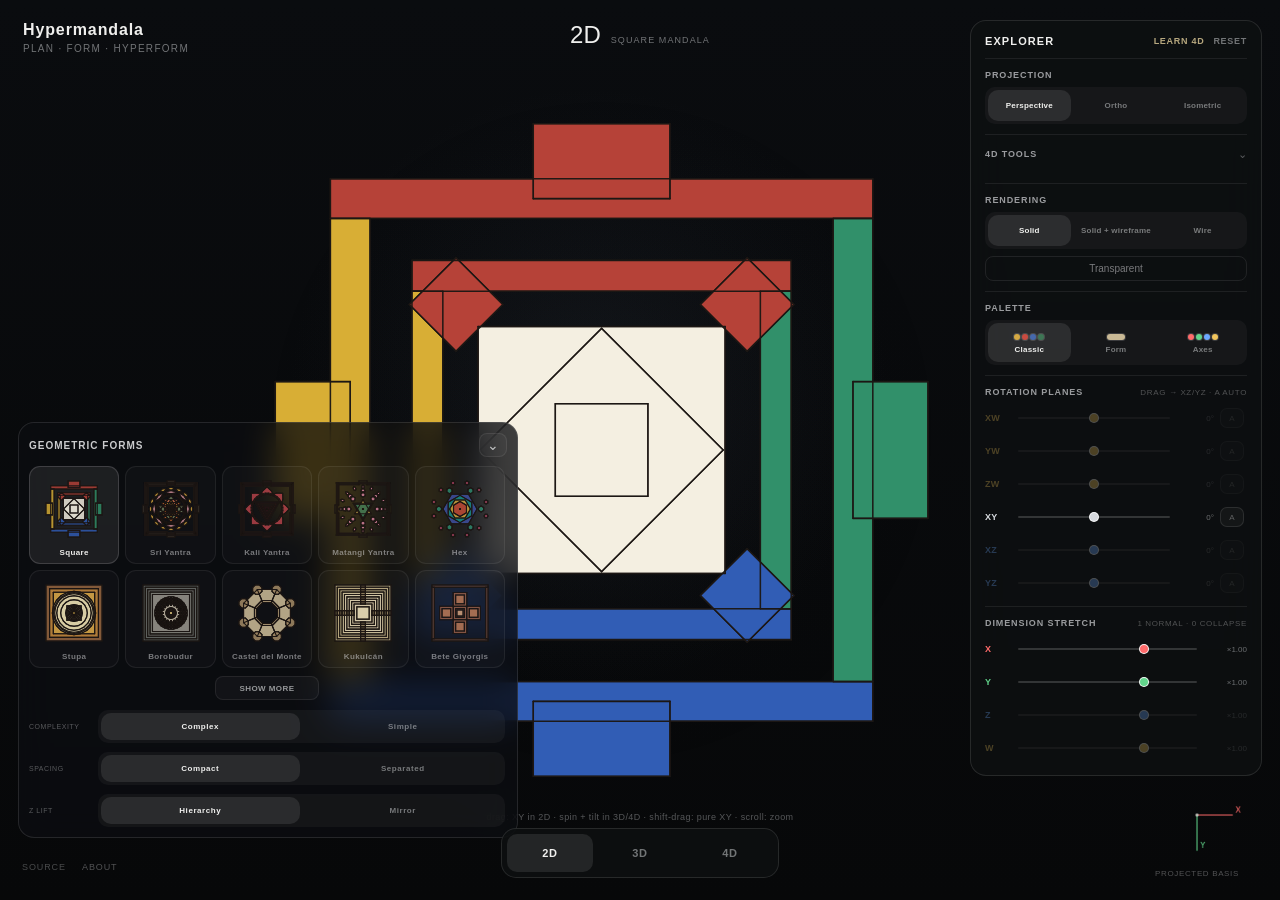
==== public/index.html @ 816681b7 "Load 4D inspection tools before renderer" ====
<!doctype html>
<html lang="en">
<head>
  <meta charset="utf-8" />
  <meta name="viewport" content="width=device-width,initial-scale=1,viewport-fit=cover" />
  <meta name="theme-color" content="#070809" />
  <meta name="application-name" content="Hypermandala" />
  <meta name="author" content="Mario Marcolongo" />
  <meta name="robots" content="index,follow,max-image-preview:large,max-snippet:-1,max-video-preview:-1" />
  <meta
    name="description"
    content="Explore mandalas, yantras and geometric forms as exact 2D plans unfold into interactive 3D structures and experimental 4D extensions."
  />

  <link rel="canonical" href="https://hypermandala.mariomarcolongo.com/" />
  <link rel="icon" href="/favicon.svg" type="image/svg+xml" />

  <meta property="og:type" content="website" />
  <meta property="og:site_name" content="Hypermandala" />
  <meta property="og:title" content="Hypermandala — Interactive 4D Mandala, Yantra & Geometry Explorer" />
  <meta
    property="og:description"
    content="Explore mandalas, yantras and geometric forms as exact 2D plans unfold into interactive 3D structures and experimental 4D extensions."
  />
  <meta property="og:url" content="https://hypermandala.mariomarcolongo.com/" />
  <meta property="og:image" content="https://hypermandala.mariomarcolongo.com/og-hypermandala-v6.png" />
  <meta property="og:image:secure_url" content="https://hypermandala.mariomarcolongo.com/og-hypermandala-v6.png" />
  <meta property="og:image:width" content="1200" />
  <meta property="og:image:height" content="630" />
  <meta property="og:image:type" content="image/png" />
  <meta property="og:image:alt" content="Hypermandala — Interactive 4D Mandala, Yantra & Geometry Explorer, with a geometric Sri Yantra preview" />

  <meta name="twitter:card" content="summary_large_image" />
  <meta name="twitter:title" content="Hypermandala — Interactive 4D Mandala, Yantra & Geometry Explorer" />
  <meta
    name="twitter:description"
    content="Explore mandalas, yantras and geometric forms across exact 2D plans, interactive 3D structures and experimental 4D extensions."
  />
  <meta name="twitter:image" content="https://hypermandala.mariomarcolongo.com/og-hypermandala-v6.png" />
  <meta name="twitter:image:alt" content="Hypermandala — Interactive 4D Mandala, Yantra & Geometry Explorer, with a geometric Sri Yantra preview" />

  <title>Hypermandala — Interactive 4D Mandala, Yantra & Geometry Explorer</title>

  <script type="application/ld+json">
  {
    "@context": "https://schema.org",
    "@type": "WebApplication",
    "name": "Hypermandala",
    "alternateName": "Interactive 4D Mandala, Yantra & Geometry Explorer",
    "url": "https://hypermandala.mariomarcolongo.com/",
    "description": "An interactive browser-based explorer for mandalas, yantras and geometric forms across exact 2D plans, interactive 3D structures and experimental four-dimensional extensions.",
    "image": "https://hypermandala.mariomarcolongo.com/og-hypermandala-v6.png",
    "applicationCategory": "EducationalApplication",
    "operatingSystem": "Any",
    "isAccessibleForFree": true,
    "browserRequirements": "JavaScript, HTML5 Canvas and WebGL2 recommended",
    "keywords": [
      "4D mandala",
      "4D yantra",
      "Sri Yantra",
      "mandala geometry",
      "yantra geometry",
      "geometric visualization",
      "4D geometry",
      "higher-dimensional geometry"
    ],
    "author": {
      "@type": "Person",
      "name": "Mario Marcolongo",
      "url": "https://mariomarcolongo.com/"
    },
    "codeRepository": "https://github.com/mariomarcolongo/hypermandala"
  }
  </script>

  <script>
    (() => {
      const loadFreshStyles = async () => {
        const response = await fetch('./styles.css', { cache: 'no-cache' });
        if (!response.ok) {
          throw new Error('Failed to load styles: ' + response.status);
        }

        const style = document.createElement('style');
        style.id = 'hypermandalaRuntimeStyles';
        style.textContent = await response.text();
        document.head.appendChild(style);
      };

      window.__hypermandalaStylesReady = loadFreshStyles().catch(() => (
        new Promise((resolve) => {
          const link = document.createElement('link');
          link.rel = 'stylesheet';
          link.href = './styles.css?reload=' + Date.now();
          link.onload = resolve;
          link.onerror = resolve;
          document.head.appendChild(link);
        })
      ));
    })();
  </script>
</head>
<body>
  <canvas id="solidLayer" aria-hidden="true"></canvas>
  <canvas id="mandala" aria-label="Interactive 2D, 3D and 4D geometric form explorer"></canvas>

  <header class="brand">
    <div class="brand__name">Hypermandala</div>
    <div class="brand__tagline">plan · form · hyperform</div>
  </header>

  <div class="dimension-readout" aria-live="polite">
    <strong id="dimensionValue">2D</strong>
    <span id="dimensionStatus">mandala plan</span>
  </div>

  <nav class="mobile-panel-switcher" aria-label="Explorer panels">
    <button
      id="mobileFormsButton"
      type="button"
      aria-controls="geometricFormsDock"
      aria-expanded="false"
    >Forms</button>
    <button
      id="mobileControlsButton"
      type="button"
      aria-controls="explorerControls"
      aria-expanded="false"
    >Controls</button>
  </nav>

  <nav class="dimension-switcher" aria-label="Choose dimension">
    <button type="button" data-dimension="2" class="is-active">2D</button>
    <button type="button" data-dimension="3">3D</button>
    <button type="button" data-dimension="4">4D</button>
  </nav>

  <aside id="explorerControls" class="control-panel" aria-label="4D explorer controls">
    <div class="control-panel__title">
      <span>Explorer</span>
      <div class="control-panel__actions">
        <button id="resetAll" type="button">reset</button>
        <button
          id="mobileControlsClose"
          class="mobile-panel-close"
          type="button"
          aria-label="Close controls"
        >close</button>
      </div>
    </div>

    <section class="control-section">
      <div class="control-section__label">Projection</div>
      <div class="segmented segmented--three" id="projectionControl">
        <button type="button" data-projection="perspective" class="is-active">Perspective</button>
        <button type="button" data-projection="orthographic">Ortho</button>
        <button type="button" data-projection="isometric" title="Orthographic 3D view with equal X/Y/Z foreshortening">Isometric</button>
      </div>
    </section>

    <details class="control-section insight-section perception-details">
      <summary
        class="perception-summary"
        title="Optional tools for inspecting exact 3D cross-sections through the 4D geometry"
      >
        <span class="control-section__label">4D tools</span>
      </summary>
      <div class="perception-body">
        <div class="perception-tool-label">Cross-section</div>
        <div class="segmented segmented--three insight-modes" id="insightControl">
          <button type="button" data-insight="standard" class="is-active">Off</button>
          <button type="button" data-insight="w-slice" title="Show one exact 3D cross-section at a chosen W position">1 slice</button>
          <button type="button" data-insight="w-layers" title="Show five exact 3D cross-sections across W">5 slices</button>
        </div>
        <div class="insight-range perception-range" id="wSliceControl">
          <span>Position in W</span>
          <input id="wSliceInput" type="range" min="0" max="1" step="0.01" value="0.5" aria-label="Position of the 3D cross-section along W" />
          <output id="wSliceValue">50%</output>
        </div>
        <button
          id="replay4D"
          class="perception-replay"
          type="button"
          title="Replay the construction from the 3D form into its 4D extension"
        >Replay 3D → 4D</button>
      </div>
    </details>

    <section class="control-section">
      <div class="control-section__label">Rendering</div>
      <div class="segmented segmented--three" id="renderControl">
        <button type="button" data-render="solid" class="is-active">Solid</button>
        <button type="button" data-render="solid-edges" title="Solid faces with visible black contours plus the full structural wireframe">Solid + wireframe</button>
        <button type="button" data-render="wire">Wire</button>
      </div>
      <button
        type="button"
        class="inspection-toggle"
        data-render="xray"
        title="Make projected surfaces translucent so hidden geometry can be seen. This is a transparency aid, not a simulation of 4D eyesight."
      >Transparent</button>
    </section>

    <section class="control-section">
      <div class="control-section__label">Palette</div>
      <div class="segmented segmented--three palette-control" id="colorControl">
        <button
          type="button"
          data-color="classic"
          class="is-active palette-option"
          title="Family-specific traditional and reference-inspired colors"
        >
          <span class="palette-swatch palette-swatch--classic" aria-hidden="true">
            <i></i><i></i><i></i><i></i>
          </span>
          <span>Classic</span>
        </button>
        <button
          type="button"
          data-color="form"
          class="palette-option"
          title="One neutral material color across the form"
        >
          <span class="palette-swatch palette-swatch--form" aria-hidden="true"><i></i></span>
          <span>Form</span>
        </button>
        <button
          type="button"
          data-color="axis"
          class="palette-option"
          title="Color geometry by X, Y, Z and W axes"
        >
          <span class="palette-swatch palette-swatch--axis" aria-hidden="true">
            <i></i><i></i><i></i><i></i>
          </span>
          <span>Axes</span>
        </button>
      </div>
    </section>

    <section class="control-section rotation-section">
      <div class="control-section__head">
        <span class="control-section__label">Rotation planes</span>
        <span class="control-section__note">drag → XZ/YZ · A auto</span>
      </div>
      <div id="rotationRows" class="control-rows"></div>
    </section>

    <section class="control-section scale-section">
      <div class="control-section__head">
        <span class="control-section__label">Dimension stretch</span>
        <span class="control-section__note">1 normal · 0 collapse</span>
      </div>
      <div id="scaleRows" class="control-rows"></div>
    </section>
  </aside>

  <aside class="mandala-dock" id="geometricFormsDock" aria-label="Geometric form library">
    <div class="mandala-dock__header">
      <div class="mandala-dock__title">Geometric forms</div>
      <div class="mandala-dock__actions">
        <button
          id="mobileFormsClose"
          class="mobile-panel-close"
          type="button"
          aria-label="Close geometric forms"
        >close</button>
        <button
          id="expandGeometricForms"
          class="mandala-dock__resize mandala-dock__resize--expand"
          type="button"
          aria-label="Show more geometric forms"
          title="Show more geometric forms"
        >show more</button>
        <button
          id="reduceGeometricForms"
          class="mandala-dock__resize mandala-dock__resize--reduce"
          type="button"
          aria-label="Show fewer geometric forms"
          title="Show fewer geometric forms"
        >show less</button>
        <button
          id="toggleGeometricForms"
          class="mandala-dock__toggle"
          type="button"
          aria-expanded="true"
          aria-controls="geometricFormsBody"
          title="Collapse geometric forms panel"
        >⌄</button>
      </div>
    </div>
    <div class="mandala-dock__body" id="geometricFormsBody">
      <div class="mandala-library" id="presetControl">
        <button type="button" class="mandala-card is-active" data-preset="square">
          <canvas id="previewSquare" width="120" height="120" aria-hidden="true"></canvas>
          <span>Square</span>
        </button>
        <button type="button" class="mandala-card" data-preset="sriyantra">
          <canvas id="previewSriYantra" width="120" height="120" aria-hidden="true"></canvas>
          <span>Sri Yantra</span>
        </button>
        <button type="button" class="mandala-card" data-preset="kaliyantra">
          <canvas id="previewKaliYantra" width="120" height="120" aria-hidden="true"></canvas>
          <span>Kali Yantra</span>
        </button>
        <button type="button" class="mandala-card" data-preset="matangiyantra">
          <canvas id="previewMatangiYantra" width="120" height="120" aria-hidden="true"></canvas>
          <span>Matangi Yantra</span>
        </button>
        <button type="button" class="mandala-card" data-preset="hex">
          <canvas id="previewHex" width="120" height="120" aria-hidden="true"></canvas>
          <span>Hex</span>
        </button>
        <button type="button" class="mandala-card" data-preset="stupa">
          <canvas id="previewStupa" width="120" height="120" aria-hidden="true"></canvas>
          <span>Stupa</span>
        </button>
        <button type="button" class="mandala-card" data-preset="borobudur">
          <canvas id="previewBorobudur" width="120" height="120" aria-hidden="true"></canvas>
          <span>Borobudur</span>
        </button>
        <button type="button" class="mandala-card" data-preset="castel">
          <canvas id="previewCastel" width="120" height="120" aria-hidden="true"></canvas>
          <span>Castel del Monte</span>
        </button>
        <button type="button" class="mandala-card" data-preset="kukulkan">
          <canvas id="previewKukulkan" width="120" height="120" aria-hidden="true"></canvas>
          <span>Kukulcán</span>
        </button>
        <button type="button" class="mandala-card" data-preset="lalibela">
          <canvas id="previewLalibela" width="120" height="120" aria-hidden="true"></canvas>
          <span>Bete Giyorgis</span>
        </button>
        <button type="button" class="mandala-card mandala-card--experimental" data-preset="chartres">
          <canvas id="previewChartres" width="120" height="120" aria-hidden="true"></canvas>
          <span>Chartres Labyrinth</span>
        </button>
        <button type="button" class="mandala-card mandala-card--experimental" data-preset="rosewindow">
          <canvas id="previewRoseWindow" width="120" height="120" aria-hidden="true"></canvas>
          <span>Rose Window</span>
        </button>
        <button type="button" class="mandala-card mandala-card--experimental" data-preset="sunstone">
          <canvas id="previewSunStone" width="120" height="120" aria-hidden="true"></canvas>
          <span>Aztec Sun Stone</span>
        </button>
        <button type="button" class="mandala-card mandala-card--experimental" data-preset="lotfollah">
          <canvas id="previewLotfollah" width="120" height="120" aria-hidden="true"></canvas>
          <span>Lotfollah Dome</span>
        </button>
        <button type="button" class="mandala-card mandala-card--experimental" data-preset="chladni">
          <canvas id="previewChladni" width="120" height="120" aria-hidden="true"></canvas>
          <span>Chladni Mode</span>
        </button>
        <button type="button" class="mandala-card mandala-card--experimental" data-preset="diatom">
          <canvas id="previewDiatom" width="120" height="120" aria-hidden="true"></canvas>
          <span>Centric Diatom</span>
        </button>
        <button type="button" class="mandala-card mandala-card--experimental" data-preset="radiolaria">
          <canvas id="previewRadiolaria" width="120" height="120" aria-hidden="true"></canvas>
          <span>Radiolaria</span>
        </button>
        <button type="button" class="mandala-card mandala-card--experimental" data-preset="snowflake">
          <canvas id="previewSnowflake" width="120" height="120" aria-hidden="true"></canvas>
          <span>Snowflake</span>
        </button>
        <button type="button" class="mandala-card mandala-card--experimental" data-preset="kolam">
          <canvas id="previewKolam" width="120" height="120" aria-hidden="true"></canvas>
          <span>Kolam</span>
        </button>
        <button type="button" class="mandala-card mandala-card--experimental" data-preset="vastu">
          <canvas id="previewVastu" width="120" height="120" aria-hidden="true"></canvas>
          <span>Vastu Mandala</span>
        </button>
        <button type="button" class="mandala-card mandala-card--experimental" data-preset="phyllotaxis">
          <canvas id="previewPhyllotaxis" width="120" height="120" aria-hidden="true"></canvas>
          <span>Phyllotaxis</span>
        </button>
      </div>
      <div class="mandala-dock__options">
        <div class="dock-option">
          <span>Complexity</span>
          <div class="segmented" id="complexityControl">
            <button type="button" data-complexity="complex" class="is-active">Complex</button>
            <button type="button" data-complexity="simple">Simple</button>
          </div>
        </div>
        <div class="dock-option">
          <span>Spacing</span>
          <div class="segmented" id="spacingControl">
            <button type="button" data-spacing="compact" class="is-active">Compact</button>
            <button type="button" data-spacing="separated">Separated</button>
          </div>
        </div>
        <div class="dock-option">
          <span>Z lift</span>
          <div class="segmented" id="zLiftControl">
            <button
              type="button"
              data-zlift="hierarchy"
              class="is-active"
              title="One outer-to-inner hierarchy spanning the Z axis"
            >Hierarchy</button>
            <button
              type="button"
              data-zlift="mirror"
              title="Experimental reflection-symmetric Z lift for non-building forms"
            >Mirror</button>
          </div>
        </div>
      </div>
    </div>
  </aside>

  <div class="basis-gizmo" id="basisGizmo" aria-label="Projected coordinate basis">
    <canvas id="basisCanvas" width="150" height="150"></canvas>
    <span>projected basis</span>
  </div>

  <div class="reference-view" id="referenceView" aria-hidden="true">
    <canvas id="referenceCanvas" width="360" height="360" aria-label="Intrinsic 3D reference view"></canvas>
    <span>intrinsic 3D reference</span>
  </div>

  <div class="hint" id="hint">drag: XY in 2D · spin + tilt in 3D/4D · shift-drag: pure XY · scroll: zoom</div>

  <details class="about-panel">
    <summary>about</summary>
    <div class="about-panel__body">
      <h1>Hypermandala: interactive 4D mandala, yantra and geometry explorer</h1>
      <p>
        Hypermandala explores mandalas, yantras and geometric forms as dimensional
        structures: exact 2D geometric plans unfold into interactive 3D forms and
        experimental four-dimensional extensions.
      </p>
      <p>
        Explore yantras and mandalas alongside mandala-like structures from
        architecture, historical art, physics and nature: Borobudur, the Chartres
        labyrinth, Gothic rose-window tracery, the Aztec Sun Stone, the Sheikh
        Lotfollah dome, Chladni modes, centric diatoms, radiolaria, snow crystals,
        kolam-inspired loops, Vastu grids and phyllotaxis. The 4D explorer supports
        rotations in all six coordinate planes: XY, XZ, YZ, XW, YW and ZW.
      </p>
      <p>
        Higher-dimensional extensions are experimental mathematical visualizations.
        Where traditional 3D precedents exist, they inform the geometry without
        being presented as the only canonical interpretation.
      </p>
      <p>
        Created by <a href="https://mariomarcolongo.com/" rel="author">Mario Marcolongo</a>.
        <a href="https://github.com/mariomarcolongo/hypermandala" target="_blank" rel="noreferrer">Source code</a>.
      </p>
    </div>
  </details>

  <a class="source" href="https://github.com/mariomarcolongo/hypermandala" target="_blank" rel="noreferrer">source</a>

  <noscript><div class="noscript">Hypermandala needs JavaScript to render the interactive geometry.</div></noscript>
  <script>
    (async () => {
      const loadInlineScript = async (url, sourceUrl) => {
        const response = await fetch(url, { cache: 'no-cache' });
        if (!response.ok) {
          throw new Error('Failed to load ' + url + ': ' + response.status);
        }

        const script = document.createElement('script');
        script.textContent = await response.text() + '\
//# sourceURL=' + sourceUrl;
        document.body.appendChild(script);
      };

      try {
        await window.__hypermandalaStylesReady;
        await loadInlineScript('./ui-fixes.js', '/ui-fixes.js');
        window.__hypermandalaPrepareUiFixes?.();
        await loadInlineScript('./kali-fix.js', '/kali-fix.js');
        await loadInlineScript('./4d-tools-fix.js', '/4d-tools-fix.js');
        await loadInlineScript('./app.js', '/app.js');
        window.__hypermandalaInstallUiFixes?.();
      } catch (error) {
        console.warn('Fresh asset load failed; retrying with cache-busting URLs.', error);

        const fixes = document.createElement('script');
        fixes.src = './ui-fixes.js?reload=' + Date.now();
        fixes.onload = () => {
          window.__hypermandalaPrepareUiFixes?.();

          const loadFallbackApp = () => {
            const app = document.createElement('script');
            app.src = './app.js?reload=' + Date.now();
            app.onload = () => window.__hypermandalaInstallUiFixes?.();
            document.body.appendChild(app);
          };

          const loadFallback4DTools = () => {
            const tools4d = document.createElement('script');
            tools4d.src = './4d-tools-fix.js?reload=' + Date.now();
            tools4d.onload = loadFallbackApp;
            tools4d.onerror = loadFallbackApp;
            document.body.appendChild(tools4d);
          };

          const kali = document.createElement('script');
          kali.src = './kali-fix.js?reload=' + Date.now();
          kali.onload = loadFallback4DTools;
          kali.onerror = loadFallback4DTools;
          document.body.appendChild(kali);
        };
        document.body.appendChild(fixes);
      }
    })();
  </script>
</body>
</html>
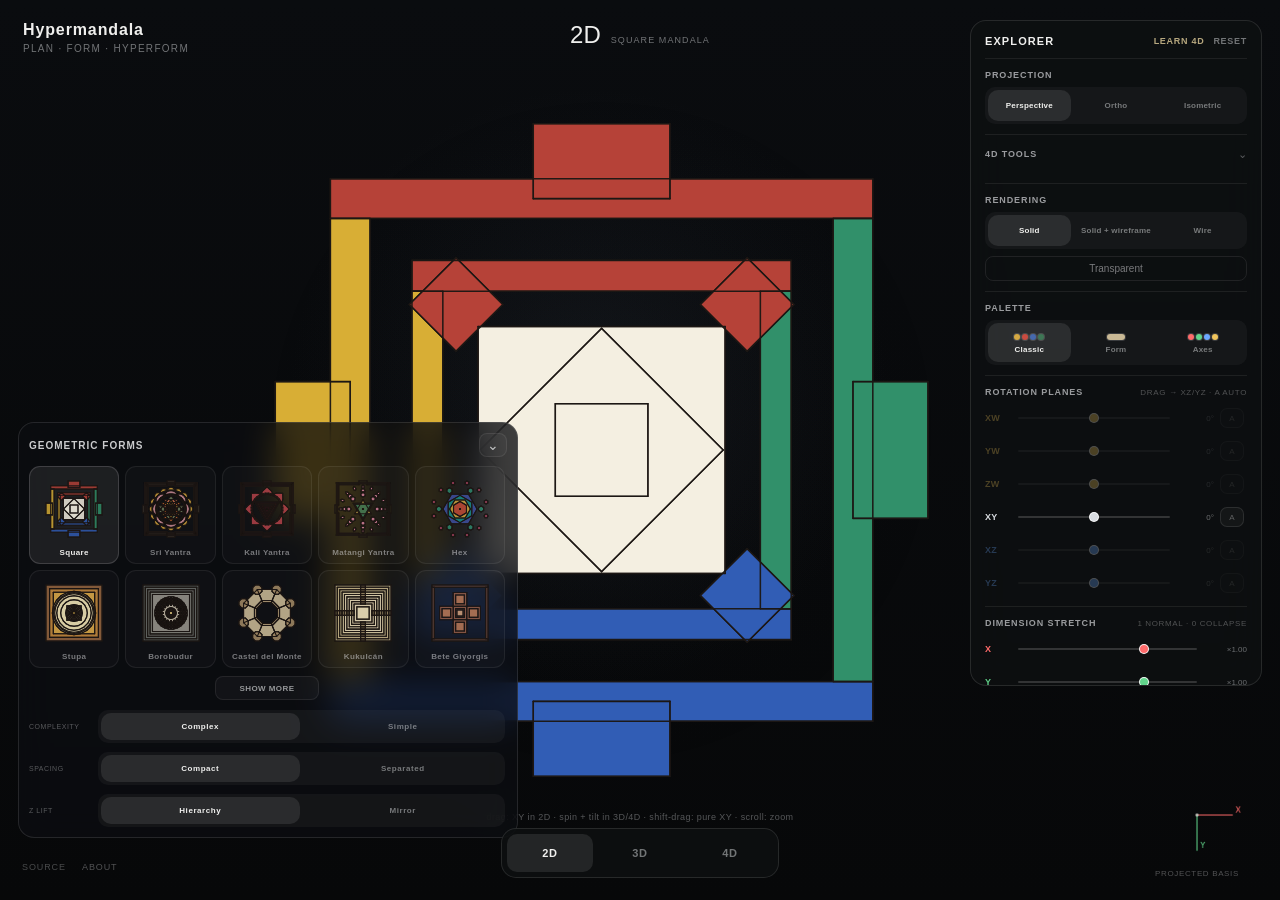
==== commit 191792ee: "Balance explorer panel and restore projected basis" ====
--- a/public/index.html
+++ b/public/index.html
@@ -99,6 +99,46 @@
       ));
     })();
   </script>
+
+  <style id="hypermandalaLayoutBalanceFix">
+    /* Keep the desktop Explorer compact enough that it cannot cover the
+       projected-basis map. Extra controls scroll inside the panel instead. */
+    @media (min-width: 961px) {
+      #explorerControls.control-panel {
+        max-height: min(74dvh, calc(100dvh - 190px));
+        overscroll-behavior: contain;
+      }
+
+      #basisGizmo.basis-gizmo {
+        display: block;
+        z-index: 4;
+      }
+    }
+
+    /* The old responsive rule hid the coordinate map below 960 px. On
+       laptop/tablet widths there is still enough free space above the
+       bottom-anchored Explorer, so keep a slightly smaller map there. */
+    @media (min-width: 761px) and (max-width: 960px) {
+      #basisGizmo.basis-gizmo {
+        display: block;
+        top: 18px;
+        right: 16px;
+        bottom: auto;
+        width: 96px;
+        z-index: 4;
+      }
+
+      #basisGizmo.basis-gizmo canvas {
+        width: 96px;
+        height: 96px;
+      }
+
+      #basisGizmo.basis-gizmo span {
+        margin-top: -4px;
+        font-size: 7px;
+      }
+    }
+  </style>
 </head>
 <body>
   <canvas id="solidLayer" aria-hidden="true"></canvas>
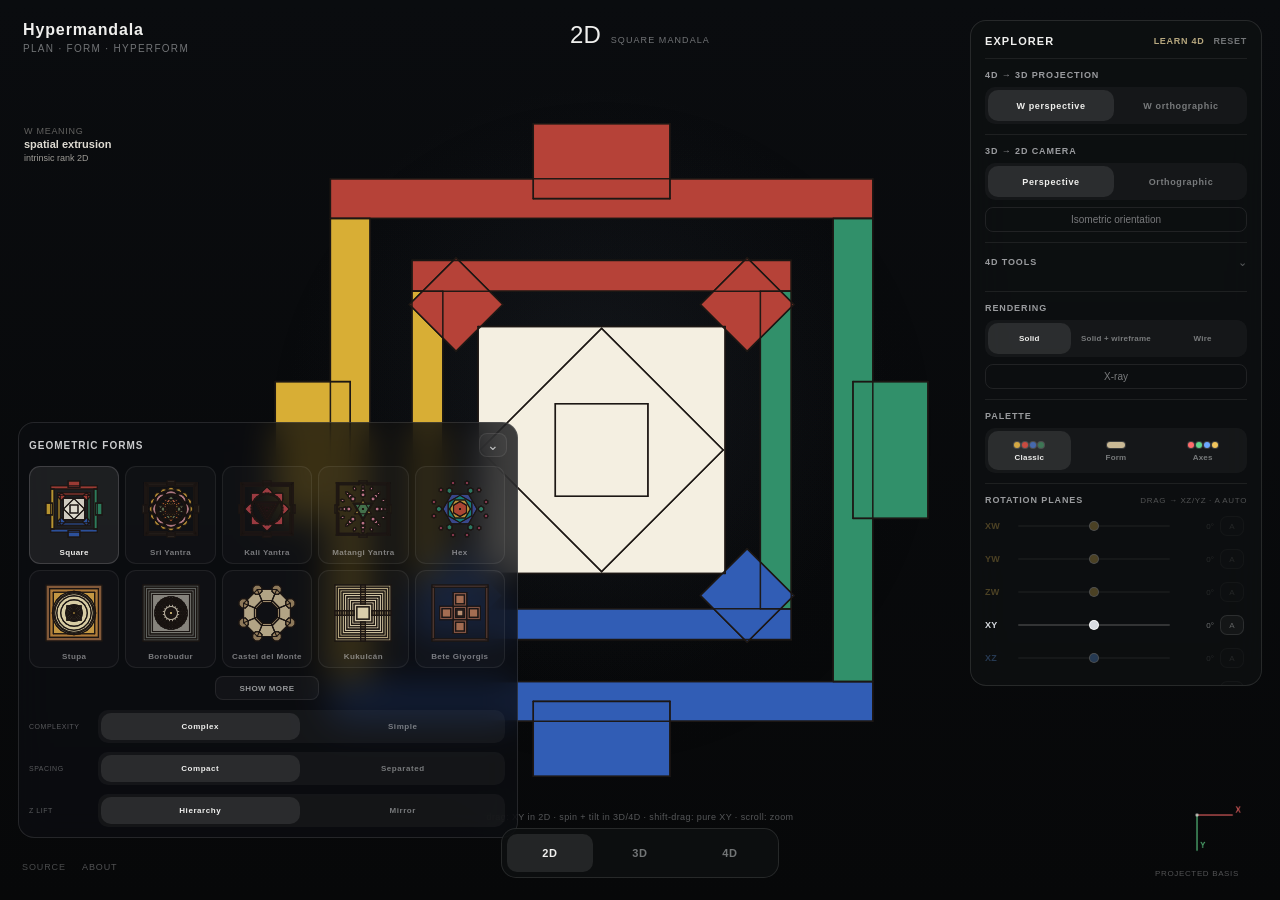
==== commit 3064f35e: "Fix geometry, projection semantics, and 4D cognition" ====
--- a/public/index.html
+++ b/public/index.html
@@ -9,7 +9,7 @@
   <meta name="robots" content="index,follow,max-image-preview:large,max-snippet:-1,max-video-preview:-1" />
   <meta
     name="description"
-    content="Explore mandalas, yantras and geometric forms as exact 2D plans unfold into interactive 3D structures and experimental 4D extensions."
+    content="Explore mandalas, yantras and geometric forms as geometric 2D plans unfold into interactive 3D structures and experimental 4D extensions."
   />
 
   <link rel="canonical" href="https://hypermandala.mariomarcolongo.com/" />
@@ -20,7 +20,7 @@
   <meta property="og:title" content="Hypermandala — Interactive 4D Mandala, Yantra & Geometry Explorer" />
   <meta
     property="og:description"
-    content="Explore mandalas, yantras and geometric forms as exact 2D plans unfold into interactive 3D structures and experimental 4D extensions."
+    content="Explore mandalas, yantras and geometric forms as geometric 2D plans unfold into interactive 3D structures and experimental 4D extensions."
   />
   <meta property="og:url" content="https://hypermandala.mariomarcolongo.com/" />
   <meta property="og:image" content="https://hypermandala.mariomarcolongo.com/og-hypermandala-v6.png" />
@@ -34,7 +34,7 @@
   <meta name="twitter:title" content="Hypermandala — Interactive 4D Mandala, Yantra & Geometry Explorer" />
   <meta
     name="twitter:description"
-    content="Explore mandalas, yantras and geometric forms across exact 2D plans, interactive 3D structures and experimental 4D extensions."
+    content="Explore mandalas, yantras and geometric forms across geometric 2D plans, interactive 3D structures and experimental 4D extensions."
   />
   <meta name="twitter:image" content="https://hypermandala.mariomarcolongo.com/og-hypermandala-v6.png" />
   <meta name="twitter:image:alt" content="Hypermandala — Interactive 4D Mandala, Yantra & Geometry Explorer, with a geometric Sri Yantra preview" />
@@ -48,7 +48,7 @@
     "name": "Hypermandala",
     "alternateName": "Interactive 4D Mandala, Yantra & Geometry Explorer",
     "url": "https://hypermandala.mariomarcolongo.com/",
-    "description": "An interactive browser-based explorer for mandalas, yantras and geometric forms across exact 2D plans, interactive 3D structures and experimental four-dimensional extensions.",
+    "description": "An interactive browser-based explorer for mandalas, yantras and geometric forms across geometric 2D plans, interactive 3D structures and experimental four-dimensional extensions.",
     "image": "https://hypermandala.mariomarcolongo.com/og-hypermandala-v6.png",
     "applicationCategory": "EducationalApplication",
     "operatingSystem": "Any",
@@ -153,6 +153,12 @@
     <strong id="dimensionValue">2D</strong>
     <span id="dimensionStatus">mandala plan</span>
   </div>
+  <div class="w-semantics-readout" id="wSemanticsReadout" aria-live="polite">
+    <span class="w-semantics-readout__label">W meaning</span>
+    <strong id="wMeaning">spatial extrusion</strong>
+    <span id="dimensionRank">intrinsic rank 2D</span>
+    <span id="viewWExtent"></span>
+  </div>
 
   <nav class="mobile-panel-switcher" aria-label="Explorer panels">
     <button
@@ -190,12 +196,19 @@
     </div>
 
     <section class="control-section">
-      <div class="control-section__label">Projection</div>
-      <div class="segmented segmented--three" id="projectionControl">
-        <button type="button" data-projection="perspective" class="is-active">Perspective</button>
-        <button type="button" data-projection="orthographic">Ortho</button>
-        <button type="button" data-projection="isometric" title="Orthographic 3D view with equal X/Y/Z foreshortening">Isometric</button>
-      </div>
+      <div class="control-section__label">4D → 3D projection</div>
+      <div class="segmented hyper4d-two" id="projectionControl">
+        <button type="button" data-projection="perspective" class="is-active" title="Central perspective along W">W perspective</button>
+        <button type="button" data-projection="orthographic" title="Orthographically forget W after the 4D rotation">W orthographic</button>
+      </div>
+    </section>
+    <section class="control-section">
+      <div class="control-section__label">3D → 2D camera</div>
+      <div class="segmented hyper4d-two" id="screenProjectionControl">
+        <button type="button" data-screen-projection="perspective" class="is-active">Perspective</button>
+        <button type="button" data-screen-projection="orthographic">Orthographic</button>
+      </div>
+      <button id="isometricView" type="button" class="inspection-toggle hyper4d-wide" aria-pressed="false" title="Fix the 3D camera to the standard isometric orientation; this does not change the 4D→3D projection">Isometric orientation</button>
     </section>
 
     <details class="control-section insight-section perception-details">
@@ -217,6 +230,21 @@
           <input id="wSliceInput" type="range" min="0" max="1" step="0.01" value="0.5" aria-label="Position of the 3D cross-section along W" />
           <output id="wSliceValue">50%</output>
         </div>
+        <div id="hypermandala4DInspectionTools" class="hyper4d-tools">
+          <div class="perception-tool-label">Section frame</div>
+          <div class="segmented hyper4d-two" id="wSectionSpaceControl">
+            <button type="button" data-w-section-space="intrinsic" class="is-active" title="Slice the unrotated object with one common intrinsic W = constant hyperplane">Intrinsic W</button>
+            <button type="button" data-w-section-space="view" title="Rotate in 4D first, then slice the transformed object at view-space W = constant">View-space W</button>
+          </div>
+          <div class="hyper4d-explanation">View-space W differs from intrinsic W after an XW, YW or ZW rotation.</div>
+          <button id="wSliceSweep" class="inspection-toggle hyper4d-wide" type="button" aria-pressed="false" title="Animate the selected W cross-section continuously through the 4D object">Sweep section</button>
+          <div class="perception-tool-label">Fourth-coordinate cue</div>
+          <button id="wDepthToggle" class="inspection-toggle hyper4d-wide" type="button" aria-pressed="false" title="Color geometry continuously by its current post-rotation W coordinate">W-coordinate color</button>
+          <div id="wDepthLegend" class="w-depth-legend" aria-hidden="true"><span>W−</span><i></i><span>0</span><i></i><span>W+</span></div>
+          <div class="perception-tool-label">3D boundary cell</div>
+          <button id="hypercellToggle" class="inspection-toggle hyper4d-wide" type="button" aria-pressed="false" title="Isolate one genuine 3D boundary cell of the current 4D prism decomposition">Isolate one cell</button>
+          <div class="hyper4d-cell-nav" id="hypercellNav"><button id="hypercellPrev" type="button" aria-label="Previous 3D boundary cell">‹</button><output id="hypercellLabel" aria-live="polite">all cells</output><button id="hypercellNext" type="button" aria-label="Next 3D boundary cell">›</button></div>
+        </div>
         <button
           id="replay4D"
           class="perception-replay"
@@ -237,8 +265,8 @@
         type="button"
         class="inspection-toggle"
         data-render="xray"
-        title="Make projected surfaces translucent so hidden geometry can be seen. This is a transparency aid, not a simulation of 4D eyesight."
-      >Transparent</button>
+        title="Depth-correct screen-door surfaces plus the complete structural wireframe. This is an inspection aid, not a simulation of 4D eyesight."
+      >X-ray</button>
     </section>
 
     <section class="control-section">
@@ -284,12 +312,13 @@
         <span class="control-section__note">drag → XZ/YZ · A auto</span>
       </div>
       <div id="rotationRows" class="control-rows"></div>
+      <div class="rotation-order-note">Applied in listed order. 4D plane rotations do not commute.</div>
     </section>
 
     <section class="control-section scale-section">
       <div class="control-section__head">
-        <span class="control-section__label">Dimension stretch</span>
-        <span class="control-section__note">1 normal · 0 collapse</span>
+        <span class="control-section__label">Intrinsic dimension stretch</span>
+        <span class="control-section__note">before rotation · 1 normal · 0 collapse</span>
       </div>
       <div id="scaleRows" class="control-rows"></div>
     </section>
@@ -469,7 +498,7 @@
       <h1>Hypermandala: interactive 4D mandala, yantra and geometry explorer</h1>
       <p>
         Hypermandala explores mandalas, yantras and geometric forms as dimensional
-        structures: exact 2D geometric plans unfold into interactive 3D forms and
+        structures: geometric 2D plans unfold into interactive 3D forms and
         experimental four-dimensional extensions.
       </p>
       <p>
@@ -514,7 +543,6 @@
         await loadInlineScript('./ui-fixes.js', '/ui-fixes.js');
         window.__hypermandalaPrepareUiFixes?.();
         await loadInlineScript('./kali-fix.js', '/kali-fix.js');
-        await loadInlineScript('./4d-tools-fix.js', '/4d-tools-fix.js');
         await loadInlineScript('./app.js', '/app.js');
         window.__hypermandalaInstallUiFixes?.();
       } catch (error) {
@@ -532,18 +560,11 @@
             document.body.appendChild(app);
           };
 
-          const loadFallback4DTools = () => {
-            const tools4d = document.createElement('script');
-            tools4d.src = './4d-tools-fix.js?reload=' + Date.now();
-            tools4d.onload = loadFallbackApp;
-            tools4d.onerror = loadFallbackApp;
-            document.body.appendChild(tools4d);
-          };
 
           const kali = document.createElement('script');
           kali.src = './kali-fix.js?reload=' + Date.now();
-          kali.onload = loadFallback4DTools;
-          kali.onerror = loadFallback4DTools;
+          kali.onload = loadFallbackApp;
+          kali.onerror = loadFallbackApp;
           document.body.appendChild(kali);
         };
         document.body.appendChild(fixes);
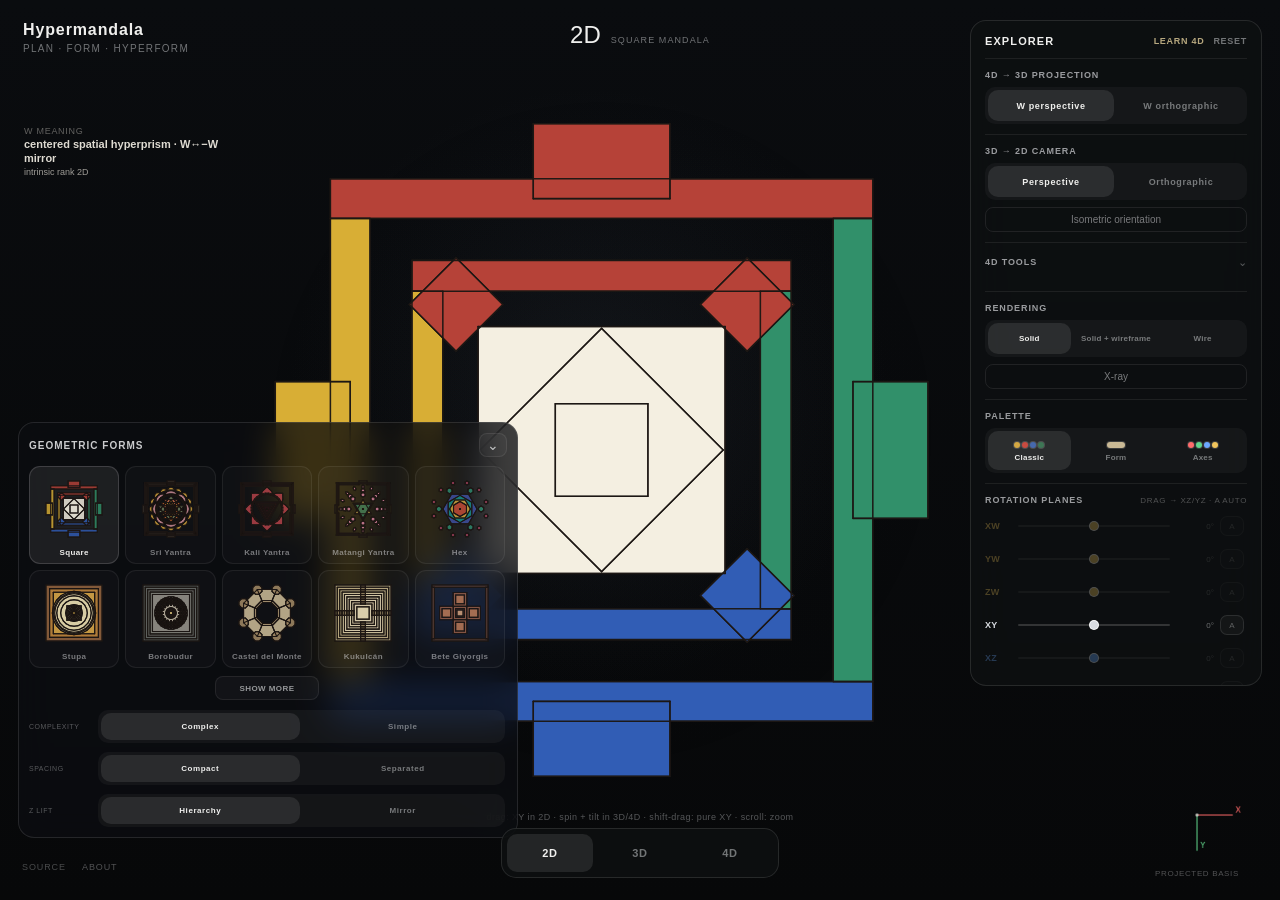
==== commit 31ccd809: "Integrate immersive 4D perception [immersive-integrated]" ====
--- a/public/index.html
+++ b/public/index.html
@@ -143,6 +143,8 @@
 <body>
   <canvas id="solidLayer" aria-hidden="true"></canvas>
   <canvas id="mandala" aria-label="Interactive 2D, 3D and 4D geometric form explorer"></canvas>
+  <canvas id="perceptionOverlay" aria-hidden="true"></canvas>
+  <canvas id="xrCanvas" aria-hidden="true"></canvas>
 
   <header class="brand">
     <div class="brand__name">Hypermandala</div>
@@ -244,6 +246,17 @@
           <div class="perception-tool-label">3D boundary cell</div>
           <button id="hypercellToggle" class="inspection-toggle hyper4d-wide" type="button" aria-pressed="false" title="Isolate one genuine 3D boundary cell of the current 4D prism decomposition">Isolate one cell</button>
           <div class="hyper4d-cell-nav" id="hypercellNav"><button id="hypercellPrev" type="button" aria-label="Previous 3D boundary cell">‹</button><output id="hypercellLabel" aria-live="polite">all cells</output><button id="hypercellNext" type="button" aria-label="Next 3D boundary cell">›</button></div>
+          <div class="perception-tool-label">Immersive perception</div>
+          <div class="segmented hyper4d-two immersive-grid">
+            <button id="stereoToggle" type="button" aria-pressed="false" title="Render two off-axis eye views of the exact 4D→3D projection">Stereo pair</button>
+            <button id="motionParallaxToggle" type="button" aria-pressed="false" title="Move only the ordinary 3D camera with pointer or device orientation">Motion parallax</button>
+          </div>
+          <div class="segmented hyper4d-two immersive-grid">
+            <button id="trajectoryToggle" type="button" aria-pressed="false" title="Trace actual transformed 4D points, including the W↔−W mirror pair where present">4D trajectories</button>
+            <button id="stereoSwap" type="button" aria-pressed="false" disabled title="Swap left/right views for cross-eye stereoscopy">Swap eyes</button>
+          </div>
+          <button id="enterVr" class="inspection-toggle hyper4d-wide" type="button" disabled title="Use a compatible WebXR headset for true binocular head-tracked viewing">Enter immersive VR</button>
+          <div id="immersiveStatus" class="hyper4d-explanation immersive-status" aria-live="polite">Perception tools preserve intrinsic geometry.</div>
         </div>
         <button
           id="replay4D"
@@ -515,6 +528,12 @@
         being presented as the only canonical interpretation.
       </p>
       <p>
+        Stereo, motion-parallax, trajectory and WebXR modes are observation tools only:
+        they never deform the intrinsic 4D construction. Symmetric mandala and yantra
+        families use a centered W↔−W spatial hyperprism, preserving the source center,
+        adjacency, reflection balance and symbolic hierarchy through the fourth axis.
+      </p>
+      <p>
         Created by <a href="https://mariomarcolongo.com/" rel="author">Mario Marcolongo</a>.
         <a href="https://github.com/mariomarcolongo/hypermandala" target="_blank" rel="noreferrer">Source code</a>.
       </p>
@@ -544,6 +563,7 @@
         window.__hypermandalaPrepareUiFixes?.();
         await loadInlineScript('./kali-fix.js', '/kali-fix.js');
         await loadInlineScript('./app.js', '/app.js');
+        await loadInlineScript('./immersive.js', '/immersive.js');
         window.__hypermandalaInstallUiFixes?.();
       } catch (error) {
         console.warn('Fresh asset load failed; retrying with cache-busting URLs.', error);
@@ -556,7 +576,13 @@
           const loadFallbackApp = () => {
             const app = document.createElement('script');
             app.src = './app.js?reload=' + Date.now();
-            app.onload = () => window.__hypermandalaInstallUiFixes?.();
+            app.onload = () => {
+              const immersive = document.createElement('script');
+              immersive.src = './immersive.js?reload=' + Date.now();
+              immersive.onload = () => window.__hypermandalaInstallUiFixes?.();
+              immersive.onerror = () => window.__hypermandalaInstallUiFixes?.();
+              document.body.appendChild(immersive);
+            };
             document.body.appendChild(app);
           };
 
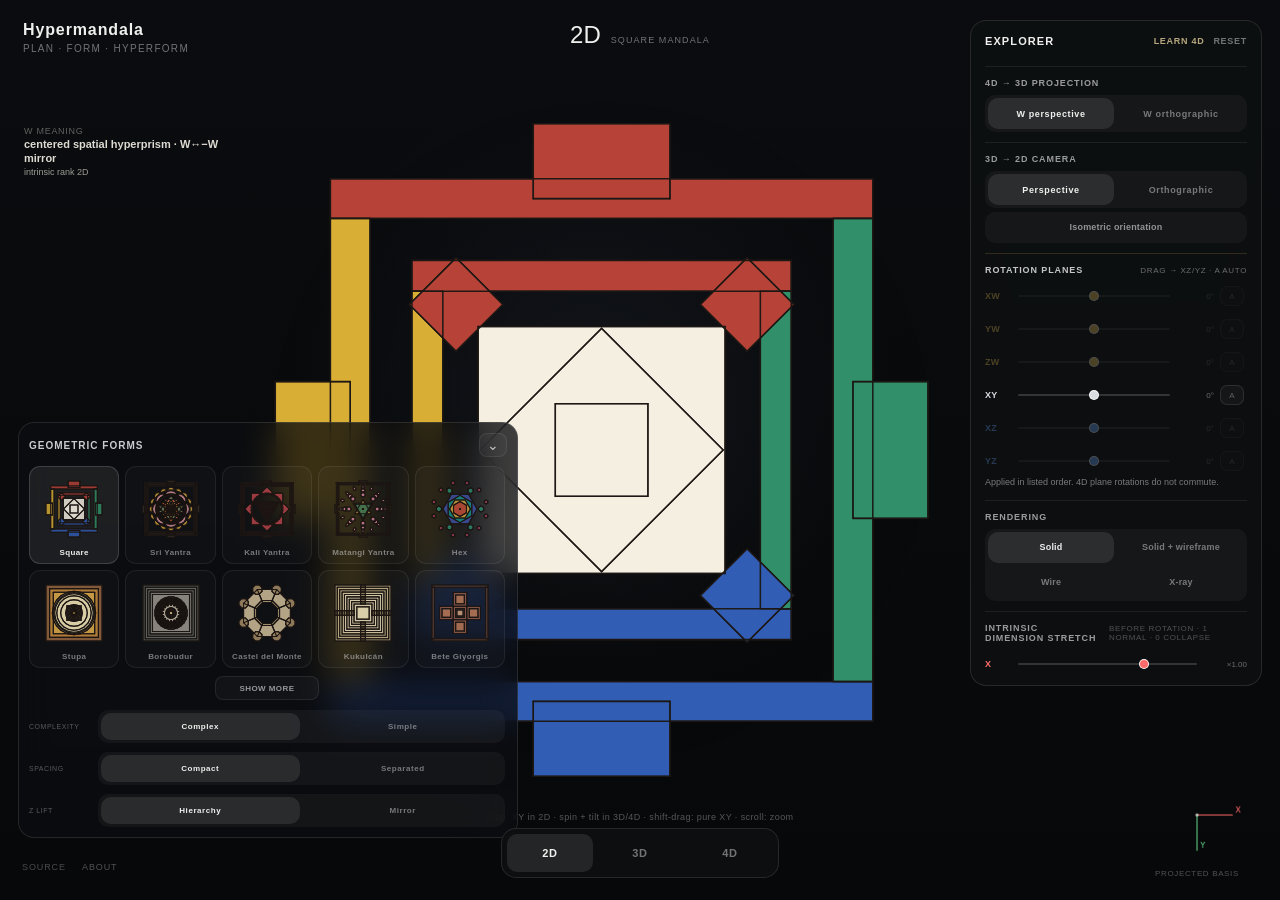
==== commit f68ea947: "Fix projection and stereo perception issues" ====
--- a/public/index.html
+++ b/public/index.html
@@ -249,11 +249,11 @@
           <div class="perception-tool-label">Immersive perception</div>
           <div class="segmented hyper4d-two immersive-grid">
             <button id="stereoToggle" type="button" aria-pressed="false" title="Render two off-axis eye views of the exact 4D→3D projection">Stereo pair</button>
-            <button id="motionParallaxToggle" type="button" aria-pressed="false" title="Move only the ordinary 3D camera with pointer or device orientation">Motion parallax</button>
+            <button id="motionParallaxToggle" type="button" aria-pressed="false" title="Orbit only the ordinary 3D camera with pointer or device orientation; WebXR provides true translational head parallax">Observer orbit</button>
           </div>
           <div class="segmented hyper4d-two immersive-grid">
             <button id="trajectoryToggle" type="button" aria-pressed="false" title="Trace actual transformed 4D points, including the W↔−W mirror pair where present">4D trajectories</button>
-            <button id="stereoSwap" type="button" aria-pressed="false" disabled title="Swap left/right views for cross-eye stereoscopy">Swap eyes</button>
+            <button id="stereoSwap" type="button" aria-pressed="false" disabled title="Swap eye images and use a compact centered pair for cross-eye stereoscopy">Cross-eye</button>
           </div>
           <button id="enterVr" class="inspection-toggle hyper4d-wide" type="button" disabled title="Use a compatible WebXR headset for true binocular head-tracked viewing">Enter immersive VR</button>
           <div id="immersiveStatus" class="hyper4d-explanation immersive-status" aria-live="polite">Perception tools preserve intrinsic geometry.</div>
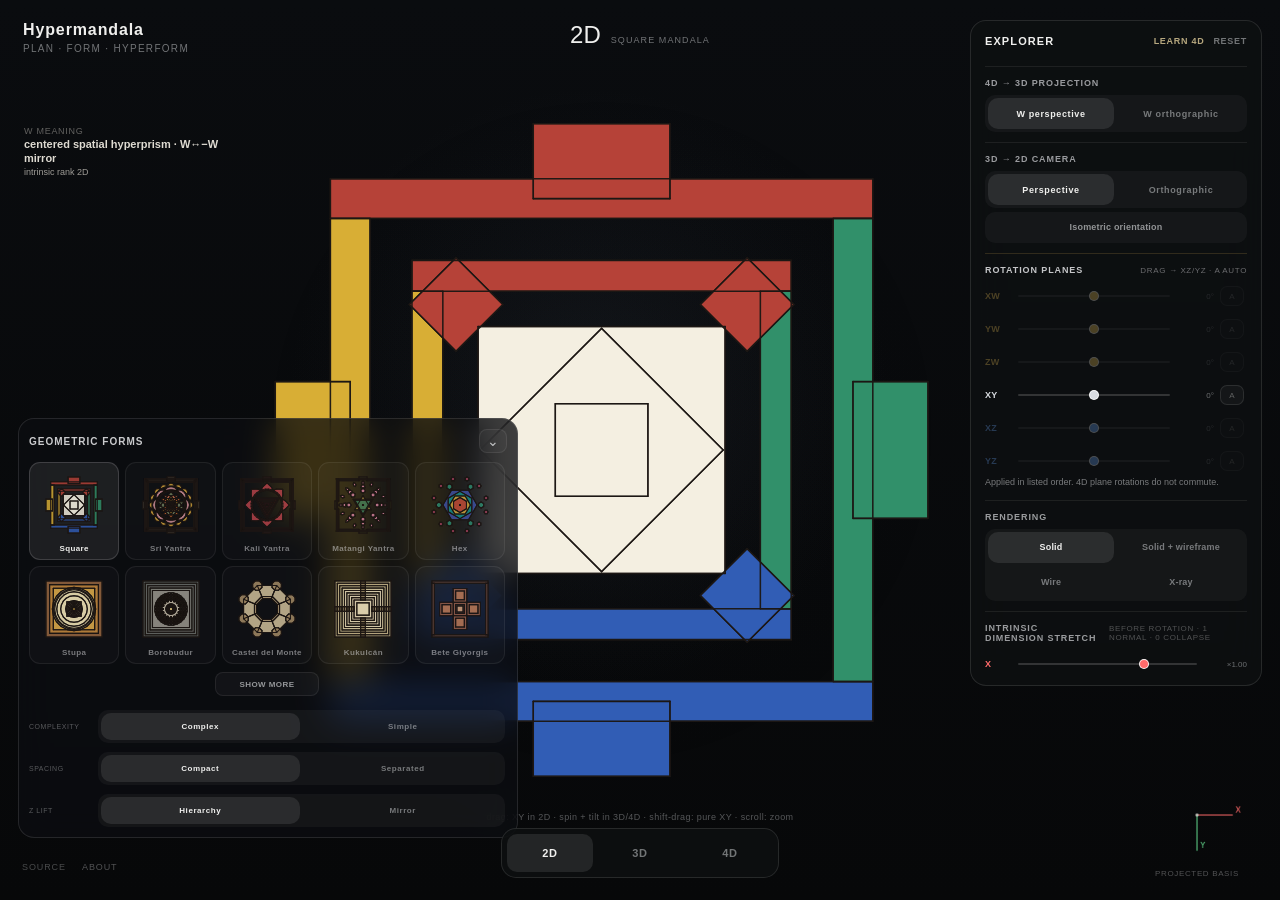
==== commit d62b5815: "Merge 35f5398e15888111d354caef339e5b2e7c679176 into 78b76e7378df4d1b8ca6606dc61dff561c422a44" ====
--- a/public/index.html
+++ b/public/index.html
@@ -40,6 +40,51 @@
   <meta name="twitter:image:alt" content="Hypermandala — Interactive 4D Mandala, Yantra & Geometry Explorer, with a geometric Sri Yantra preview" />
 
   <title>Hypermandala — Interactive 4D Mandala, Yantra & Geometry Explorer</title>
+
+  <style>
+    /* Additional forms are a library visibility group, not a selection mode.
+       Keeping this separate from the legacy experimental class prevents hiding
+       the extra cards from changing the currently selected form. */
+    #geometricFormsDock .mandala-library .mandala-card--additional {
+      display: none;
+    }
+    #geometricFormsDock.is-expanded .mandala-library .mandala-card--additional {
+      display: grid;
+    }
+    #geometricFormsDock .mandala-library__actions {
+      display: flex;
+      justify-content: center;
+      margin-top: 7px;
+    }
+    #geometricFormsDock .mandala-library__actions .mandala-dock__resize {
+      display: inline-flex;
+      align-items: center;
+      justify-content: center;
+      min-width: 104px;
+    }
+    #geometricFormsDock .mandala-library__actions .mandala-dock__resize--reduce {
+      display: none;
+    }
+    #geometricFormsDock.is-expanded .mandala-library__actions .mandala-dock__resize--expand {
+      display: none;
+    }
+    #geometricFormsDock.is-expanded .mandala-library__actions .mandala-dock__resize--reduce {
+      display: inline-flex;
+    }
+
+    /* Dense plans contain many sub-pixel dark outlines at thumbnail scale.
+       Lift their tonal floor and give them a little more room so the actual
+       colored geometry remains readable instead of collapsing into black. */
+    #geometricFormsDock .mandala-card--additional canvas {
+      opacity: 1;
+      filter: contrast(.72) brightness(1.22) saturate(1.08);
+    }
+    @media (min-width: 761px) {
+      #geometricFormsDock.is-expanded .mandala-card--additional canvas {
+        max-width: 84px;
+      }
+    }
+  </style>
 
   <script type="application/ld+json">
   {
@@ -348,20 +393,6 @@
           aria-label="Close geometric forms"
         >close</button>
         <button
-          id="expandGeometricForms"
-          class="mandala-dock__resize mandala-dock__resize--expand"
-          type="button"
-          aria-label="Show more geometric forms"
-          title="Show more geometric forms"
-        >show more</button>
-        <button
-          id="reduceGeometricForms"
-          class="mandala-dock__resize mandala-dock__resize--reduce"
-          type="button"
-          aria-label="Show fewer geometric forms"
-          title="Show fewer geometric forms"
-        >show less</button>
-        <button
           id="toggleGeometricForms"
           class="mandala-dock__toggle"
           type="button"
@@ -413,50 +444,66 @@
           <canvas id="previewLalibela" width="120" height="120" aria-hidden="true"></canvas>
           <span>Bete Giyorgis</span>
         </button>
-        <button type="button" class="mandala-card mandala-card--experimental" data-preset="chartres">
+        <button type="button" class="mandala-card mandala-card--additional" data-preset="chartres">
           <canvas id="previewChartres" width="120" height="120" aria-hidden="true"></canvas>
           <span>Chartres Labyrinth</span>
         </button>
-        <button type="button" class="mandala-card mandala-card--experimental" data-preset="rosewindow">
+        <button type="button" class="mandala-card mandala-card--additional" data-preset="rosewindow">
           <canvas id="previewRoseWindow" width="120" height="120" aria-hidden="true"></canvas>
           <span>Rose Window</span>
         </button>
-        <button type="button" class="mandala-card mandala-card--experimental" data-preset="sunstone">
+        <button type="button" class="mandala-card mandala-card--additional" data-preset="sunstone">
           <canvas id="previewSunStone" width="120" height="120" aria-hidden="true"></canvas>
           <span>Aztec Sun Stone</span>
         </button>
-        <button type="button" class="mandala-card mandala-card--experimental" data-preset="lotfollah">
+        <button type="button" class="mandala-card mandala-card--additional" data-preset="lotfollah">
           <canvas id="previewLotfollah" width="120" height="120" aria-hidden="true"></canvas>
           <span>Lotfollah Dome</span>
         </button>
-        <button type="button" class="mandala-card mandala-card--experimental" data-preset="chladni">
+        <button type="button" class="mandala-card mandala-card--additional" data-preset="chladni">
           <canvas id="previewChladni" width="120" height="120" aria-hidden="true"></canvas>
           <span>Chladni Mode</span>
         </button>
-        <button type="button" class="mandala-card mandala-card--experimental" data-preset="diatom">
+        <button type="button" class="mandala-card mandala-card--additional" data-preset="diatom">
           <canvas id="previewDiatom" width="120" height="120" aria-hidden="true"></canvas>
           <span>Centric Diatom</span>
         </button>
-        <button type="button" class="mandala-card mandala-card--experimental" data-preset="radiolaria">
+        <button type="button" class="mandala-card mandala-card--additional" data-preset="radiolaria">
           <canvas id="previewRadiolaria" width="120" height="120" aria-hidden="true"></canvas>
           <span>Radiolaria</span>
         </button>
-        <button type="button" class="mandala-card mandala-card--experimental" data-preset="snowflake">
+        <button type="button" class="mandala-card mandala-card--additional" data-preset="snowflake">
           <canvas id="previewSnowflake" width="120" height="120" aria-hidden="true"></canvas>
           <span>Snowflake</span>
         </button>
-        <button type="button" class="mandala-card mandala-card--experimental" data-preset="kolam">
+        <button type="button" class="mandala-card mandala-card--additional" data-preset="kolam">
           <canvas id="previewKolam" width="120" height="120" aria-hidden="true"></canvas>
           <span>Kolam</span>
         </button>
-        <button type="button" class="mandala-card mandala-card--experimental" data-preset="vastu">
+        <button type="button" class="mandala-card mandala-card--additional" data-preset="vastu">
           <canvas id="previewVastu" width="120" height="120" aria-hidden="true"></canvas>
           <span>Vastu Mandala</span>
         </button>
-        <button type="button" class="mandala-card mandala-card--experimental" data-preset="phyllotaxis">
+        <button type="button" class="mandala-card mandala-card--additional" data-preset="phyllotaxis">
           <canvas id="previewPhyllotaxis" width="120" height="120" aria-hidden="true"></canvas>
           <span>Phyllotaxis</span>
         </button>
+      </div>
+      <div class="mandala-library__actions" aria-label="Geometric form library size">
+        <button
+          id="expandGeometricForms"
+          class="mandala-dock__resize mandala-dock__resize--expand"
+          type="button"
+          aria-label="Show more geometric forms"
+          title="Show more geometric forms"
+        >show more</button>
+        <button
+          id="reduceGeometricForms"
+          class="mandala-dock__resize mandala-dock__resize--reduce"
+          type="button"
+          aria-label="Show fewer geometric forms"
+          title="Show fewer geometric forms"
+        >show less</button>
       </div>
       <div class="mandala-dock__options">
         <div class="dock-option">
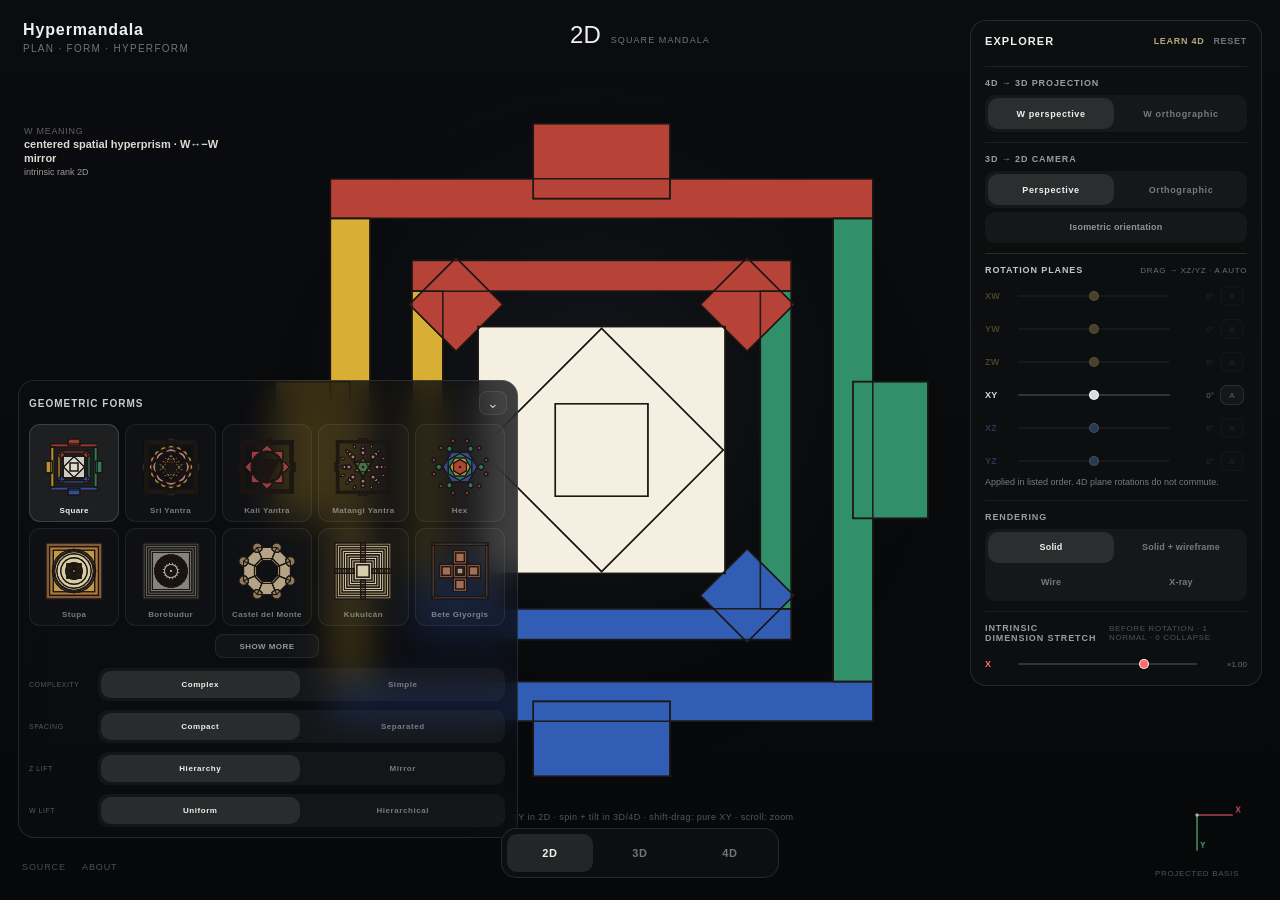
==== commit eea385cb: "Perfect 4D/3D/2D projection, traditional W-lift hierarchy, and collapsed-dimension rendering" ====
--- a/public/index.html
+++ b/public/index.html
@@ -40,51 +40,6 @@
   <meta name="twitter:image:alt" content="Hypermandala — Interactive 4D Mandala, Yantra & Geometry Explorer, with a geometric Sri Yantra preview" />
 
   <title>Hypermandala — Interactive 4D Mandala, Yantra & Geometry Explorer</title>
-
-  <style>
-    /* Additional forms are a library visibility group, not a selection mode.
-       Keeping this separate from the legacy experimental class prevents hiding
-       the extra cards from changing the currently selected form. */
-    #geometricFormsDock .mandala-library .mandala-card--additional {
-      display: none;
-    }
-    #geometricFormsDock.is-expanded .mandala-library .mandala-card--additional {
-      display: grid;
-    }
-    #geometricFormsDock .mandala-library__actions {
-      display: flex;
-      justify-content: center;
-      margin-top: 7px;
-    }
-    #geometricFormsDock .mandala-library__actions .mandala-dock__resize {
-      display: inline-flex;
-      align-items: center;
-      justify-content: center;
-      min-width: 104px;
-    }
-    #geometricFormsDock .mandala-library__actions .mandala-dock__resize--reduce {
-      display: none;
-    }
-    #geometricFormsDock.is-expanded .mandala-library__actions .mandala-dock__resize--expand {
-      display: none;
-    }
-    #geometricFormsDock.is-expanded .mandala-library__actions .mandala-dock__resize--reduce {
-      display: inline-flex;
-    }
-
-    /* Dense plans contain many sub-pixel dark outlines at thumbnail scale.
-       Lift their tonal floor and give them a little more room so the actual
-       colored geometry remains readable instead of collapsing into black. */
-    #geometricFormsDock .mandala-card--additional canvas {
-      opacity: 1;
-      filter: contrast(.72) brightness(1.22) saturate(1.08);
-    }
-    @media (min-width: 761px) {
-      #geometricFormsDock.is-expanded .mandala-card--additional canvas {
-        max-width: 84px;
-      }
-    }
-  </style>
 
   <script type="application/ld+json">
   {
@@ -393,6 +348,20 @@
           aria-label="Close geometric forms"
         >close</button>
         <button
+          id="expandGeometricForms"
+          class="mandala-dock__resize mandala-dock__resize--expand"
+          type="button"
+          aria-label="Show more geometric forms"
+          title="Show more geometric forms"
+        >show more</button>
+        <button
+          id="reduceGeometricForms"
+          class="mandala-dock__resize mandala-dock__resize--reduce"
+          type="button"
+          aria-label="Show fewer geometric forms"
+          title="Show fewer geometric forms"
+        >show less</button>
+        <button
           id="toggleGeometricForms"
           class="mandala-dock__toggle"
           type="button"
@@ -444,66 +413,50 @@
           <canvas id="previewLalibela" width="120" height="120" aria-hidden="true"></canvas>
           <span>Bete Giyorgis</span>
         </button>
-        <button type="button" class="mandala-card mandala-card--additional" data-preset="chartres">
+        <button type="button" class="mandala-card mandala-card--experimental" data-preset="chartres">
           <canvas id="previewChartres" width="120" height="120" aria-hidden="true"></canvas>
           <span>Chartres Labyrinth</span>
         </button>
-        <button type="button" class="mandala-card mandala-card--additional" data-preset="rosewindow">
+        <button type="button" class="mandala-card mandala-card--experimental" data-preset="rosewindow">
           <canvas id="previewRoseWindow" width="120" height="120" aria-hidden="true"></canvas>
           <span>Rose Window</span>
         </button>
-        <button type="button" class="mandala-card mandala-card--additional" data-preset="sunstone">
+        <button type="button" class="mandala-card mandala-card--experimental" data-preset="sunstone">
           <canvas id="previewSunStone" width="120" height="120" aria-hidden="true"></canvas>
           <span>Aztec Sun Stone</span>
         </button>
-        <button type="button" class="mandala-card mandala-card--additional" data-preset="lotfollah">
+        <button type="button" class="mandala-card mandala-card--experimental" data-preset="lotfollah">
           <canvas id="previewLotfollah" width="120" height="120" aria-hidden="true"></canvas>
           <span>Lotfollah Dome</span>
         </button>
-        <button type="button" class="mandala-card mandala-card--additional" data-preset="chladni">
+        <button type="button" class="mandala-card mandala-card--experimental" data-preset="chladni">
           <canvas id="previewChladni" width="120" height="120" aria-hidden="true"></canvas>
           <span>Chladni Mode</span>
         </button>
-        <button type="button" class="mandala-card mandala-card--additional" data-preset="diatom">
+        <button type="button" class="mandala-card mandala-card--experimental" data-preset="diatom">
           <canvas id="previewDiatom" width="120" height="120" aria-hidden="true"></canvas>
           <span>Centric Diatom</span>
         </button>
-        <button type="button" class="mandala-card mandala-card--additional" data-preset="radiolaria">
+        <button type="button" class="mandala-card mandala-card--experimental" data-preset="radiolaria">
           <canvas id="previewRadiolaria" width="120" height="120" aria-hidden="true"></canvas>
           <span>Radiolaria</span>
         </button>
-        <button type="button" class="mandala-card mandala-card--additional" data-preset="snowflake">
+        <button type="button" class="mandala-card mandala-card--experimental" data-preset="snowflake">
           <canvas id="previewSnowflake" width="120" height="120" aria-hidden="true"></canvas>
           <span>Snowflake</span>
         </button>
-        <button type="button" class="mandala-card mandala-card--additional" data-preset="kolam">
+        <button type="button" class="mandala-card mandala-card--experimental" data-preset="kolam">
           <canvas id="previewKolam" width="120" height="120" aria-hidden="true"></canvas>
           <span>Kolam</span>
         </button>
-        <button type="button" class="mandala-card mandala-card--additional" data-preset="vastu">
+        <button type="button" class="mandala-card mandala-card--experimental" data-preset="vastu">
           <canvas id="previewVastu" width="120" height="120" aria-hidden="true"></canvas>
           <span>Vastu Mandala</span>
         </button>
-        <button type="button" class="mandala-card mandala-card--additional" data-preset="phyllotaxis">
+        <button type="button" class="mandala-card mandala-card--experimental" data-preset="phyllotaxis">
           <canvas id="previewPhyllotaxis" width="120" height="120" aria-hidden="true"></canvas>
           <span>Phyllotaxis</span>
         </button>
-      </div>
-      <div class="mandala-library__actions" aria-label="Geometric form library size">
-        <button
-          id="expandGeometricForms"
-          class="mandala-dock__resize mandala-dock__resize--expand"
-          type="button"
-          aria-label="Show more geometric forms"
-          title="Show more geometric forms"
-        >show more</button>
-        <button
-          id="reduceGeometricForms"
-          class="mandala-dock__resize mandala-dock__resize--reduce"
-          type="button"
-          aria-label="Show fewer geometric forms"
-          title="Show fewer geometric forms"
-        >show less</button>
       </div>
       <div class="mandala-dock__options">
         <div class="dock-option">
@@ -534,6 +487,22 @@
               data-zlift="mirror"
               title="Experimental reflection-symmetric Z lift for non-building forms"
             >Mirror</button>
+          </div>
+        </div>
+        <div class="dock-option" id="wLiftOption">
+          <span>W lift</span>
+          <div class="segmented" id="wLiftControl">
+            <button
+              type="button"
+              data-wlift="uniform"
+              class="is-active"
+              title="Uniform Cartesian hyperprism G3 x [-w/2, +w/2]"
+            >Uniform</button>
+            <button
+              type="button"
+              data-wlift="hierarchical"
+              title="Authentic hierarchical 4D transposition where W scales with concentric sacred hierarchy"
+            >Hierarchical</button>
           </div>
         </div>
       </div>
